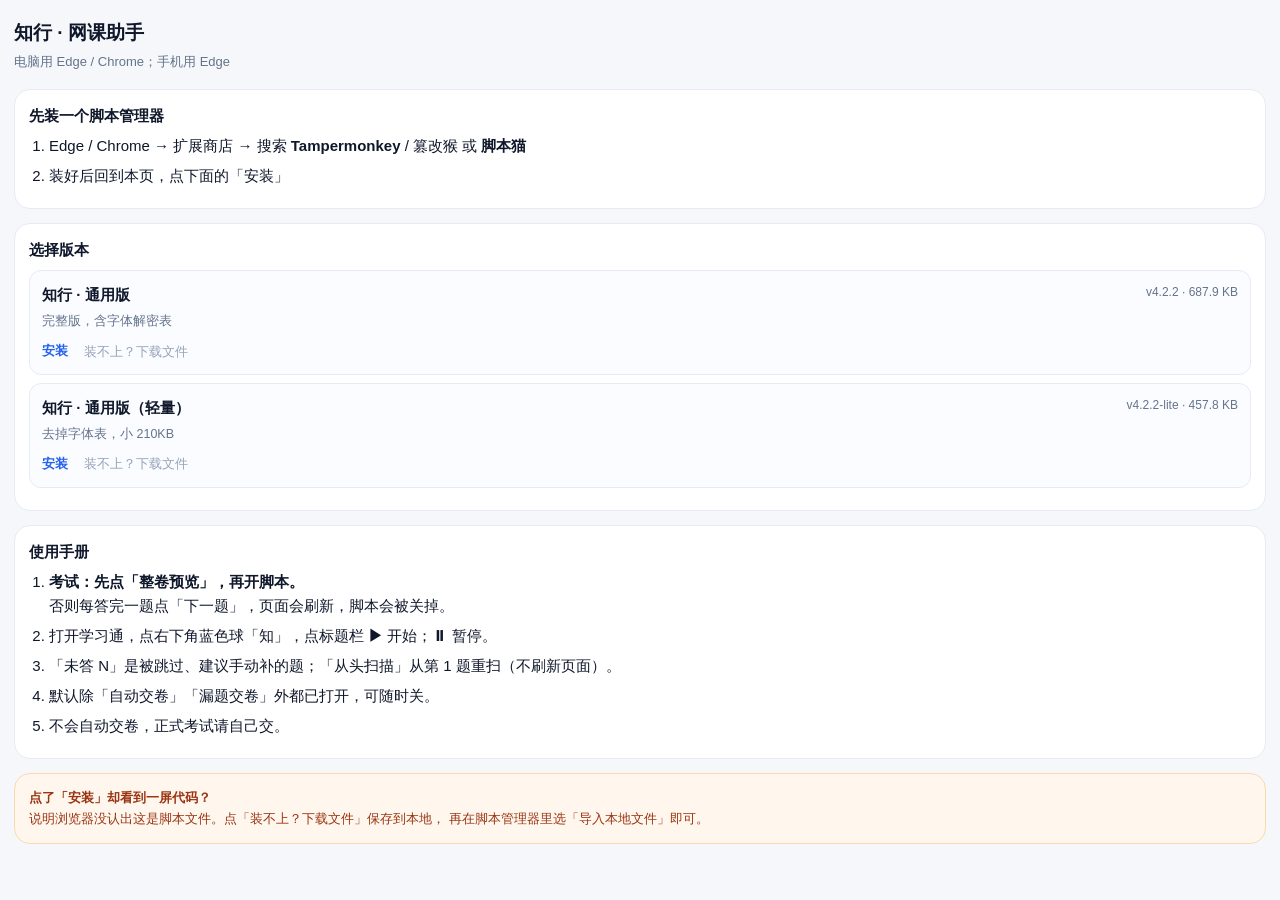
==== index.html @ 1068a7b1 "发布 v4.2.2：修复接口降级、核对解析与题干转义" ====
<!doctype html>
<html lang="zh-CN"><head>
<meta charset="utf-8">
<meta name="viewport" content="width=device-width,initial-scale=1">
<title>知行 · 网课助手</title>
<style>
:root{color-scheme:light}
*{box-sizing:border-box}
body{margin:0;padding:18px 14px 40px;font:15px/1.6 -apple-system,BlinkMacSystemFont,"PingFang SC","Microsoft YaHei",sans-serif;background:#f5f7fb;color:#0f172a}
h1{font-size:19px;margin:0 0 4px}
.sub{color:#64748b;font-size:13px;margin:0 0 16px}
.card{background:#fff;border:1px solid #e6ebf3;border-radius:16px;padding:14px;margin-bottom:14px}
.steps{padding-left:20px;margin:0}
.steps li{margin:6px 0}
.item{display:block;padding:12px;border:1px solid #e6ebf3;border-radius:12px;margin:8px 0;background:#fbfcff}
.name{font-weight:600;font-size:15px}
.meta{float:right;color:#64748b;font-size:12px}
.desc{display:block;color:#64748b;font-size:12.5px;margin-top:4px}
.links{display:flex;flex-wrap:wrap;gap:8px 16px;margin-top:10px;align-items:center}
.go{color:#2563eb;font-size:13px;font-weight:600;text-decoration:none}
.go.alt{color:#94a3b8;font-weight:400;font-size:12.5px}
.warn{background:#fff7ed;border-color:#fed7aa;color:#9a3412;font-size:13px}
</style></head>
<body>
<h1>知行 · 网课助手</h1>
<p class="sub">电脑用 Edge / Chrome；手机用 Edge</p>

<div class="card">
  <b>先装一个脚本管理器</b>
  <ol class="steps">
    <li>Edge / Chrome → 扩展商店 → 搜索 <b>Tampermonkey</b> / 篡改猴 或 <b>脚本猫</b></li>
    <li>装好后回到本页，点下面的「安装」</li>
  </ol>
</div>

<div class="card">
  <b>选择版本</b>
  <div class="item"><span class="name">知行 · 通用版</span><span class="meta">v4.2.2 · 687.9 KB</span><span class="desc">完整版，含字体解密表</span><span class="links"><a class="go" href="./zhixing.user.js">安装</a><a class="go alt" href="./zhixing.user.js" download>装不上？下载文件</a></span></div>
<div class="item"><span class="name">知行 · 通用版（轻量）</span><span class="meta">v4.2.2-lite · 457.8 KB</span><span class="desc">去掉字体表，小 210KB</span><span class="links"><a class="go" href="./zhixing-lite.user.js">安装</a><a class="go alt" href="./zhixing-lite.user.js" download>装不上？下载文件</a></span></div>
</div>

<div class="card">
  <b>使用手册</b>
  <ol class="steps">
    <li><b>考试：先点「整卷预览」，再开脚本。</b><br>
      否则每答完一题点「下一题」，页面会刷新，脚本会被关掉。</li>
    <li>打开学习通，点右下角蓝色球「知」，点标题栏 <b>▶</b> 开始；<b>⏸</b> 暂停。</li>
    <li>「未答 N」是被跳过、建议手动补的题；「从头扫描」从第 1 题重扫（不刷新页面）。</li>
    <li>默认除「自动交卷」「漏题交卷」外都已打开，可随时关。</li>
    <li>不会自动交卷，正式考试请自己交。</li>
  </ol>
</div>

<div class="card warn">
  <b>点了「安装」却看到一屏代码？</b><br>
  说明浏览器没认出这是脚本文件。点「装不上？下载文件」保存到本地，
  再在脚本管理器里选「导入本地文件」即可。
</div>
</body></html>
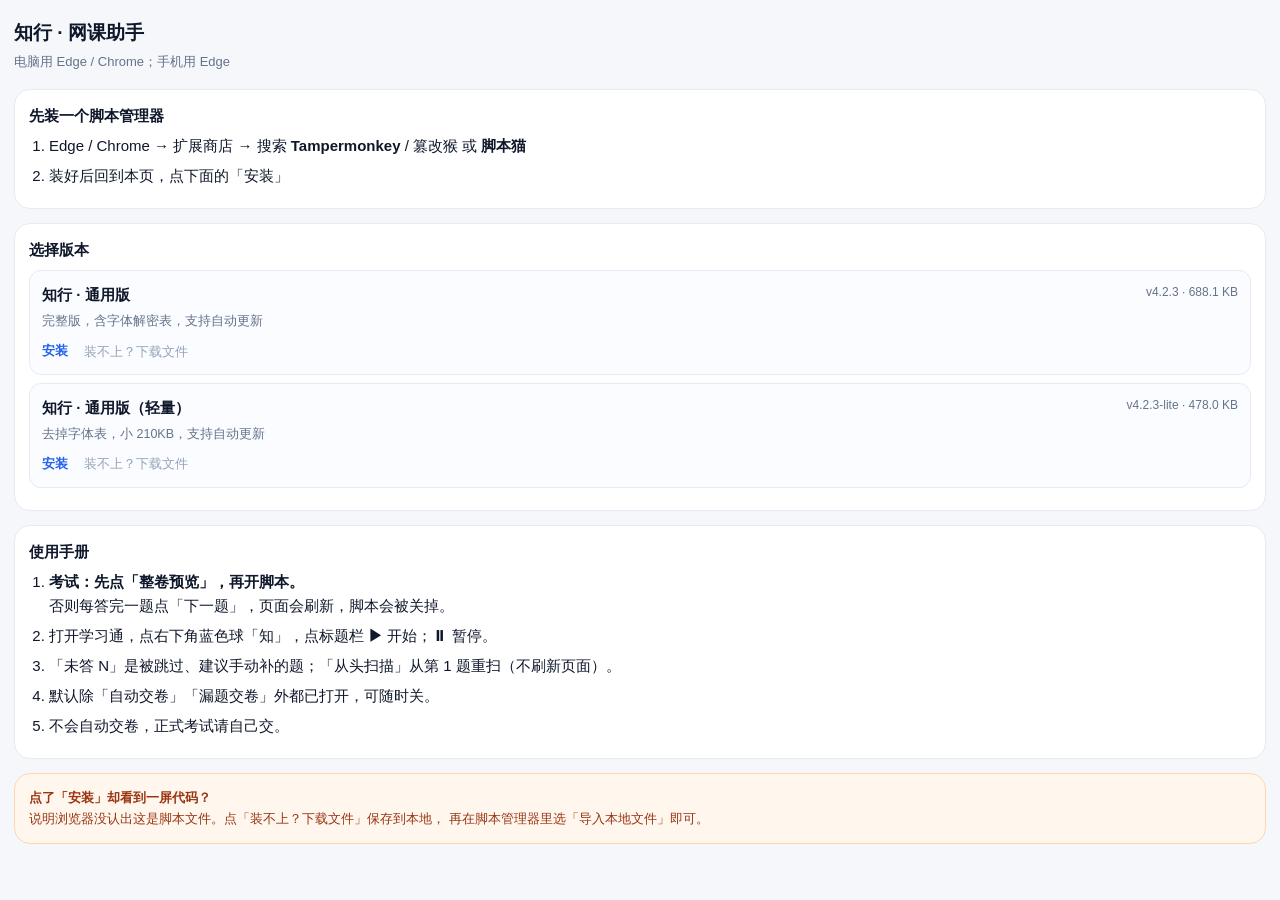
==== commit 2754fe7b: "发布 v4.2.3：加上自动更新链接" ====
--- a/index.html
+++ b/index.html
@@ -35,8 +35,8 @@
 
 <div class="card">
   <b>选择版本</b>
-  <div class="item"><span class="name">知行 · 通用版</span><span class="meta">v4.2.2 · 687.9 KB</span><span class="desc">完整版，含字体解密表</span><span class="links"><a class="go" href="./zhixing.user.js">安装</a><a class="go alt" href="./zhixing.user.js" download>装不上？下载文件</a></span></div>
-<div class="item"><span class="name">知行 · 通用版（轻量）</span><span class="meta">v4.2.2-lite · 457.8 KB</span><span class="desc">去掉字体表，小 210KB</span><span class="links"><a class="go" href="./zhixing-lite.user.js">安装</a><a class="go alt" href="./zhixing-lite.user.js" download>装不上？下载文件</a></span></div>
+  <div class="item"><span class="name">知行 · 通用版</span><span class="meta">v4.2.3 · 688.1 KB</span><span class="desc">完整版，含字体解密表，支持自动更新</span><span class="links"><a class="go" href="./zhixing.user.js">安装</a><a class="go alt" href="./zhixing.user.js" download>装不上？下载文件</a></span></div>
+<div class="item"><span class="name">知行 · 通用版（轻量）</span><span class="meta">v4.2.3-lite · 478.0 KB</span><span class="desc">去掉字体表，小 210KB，支持自动更新</span><span class="links"><a class="go" href="./zhixing-lite.user.js">安装</a><a class="go alt" href="./zhixing-lite.user.js" download>装不上？下载文件</a></span></div>
 </div>
 
 <div class="card">
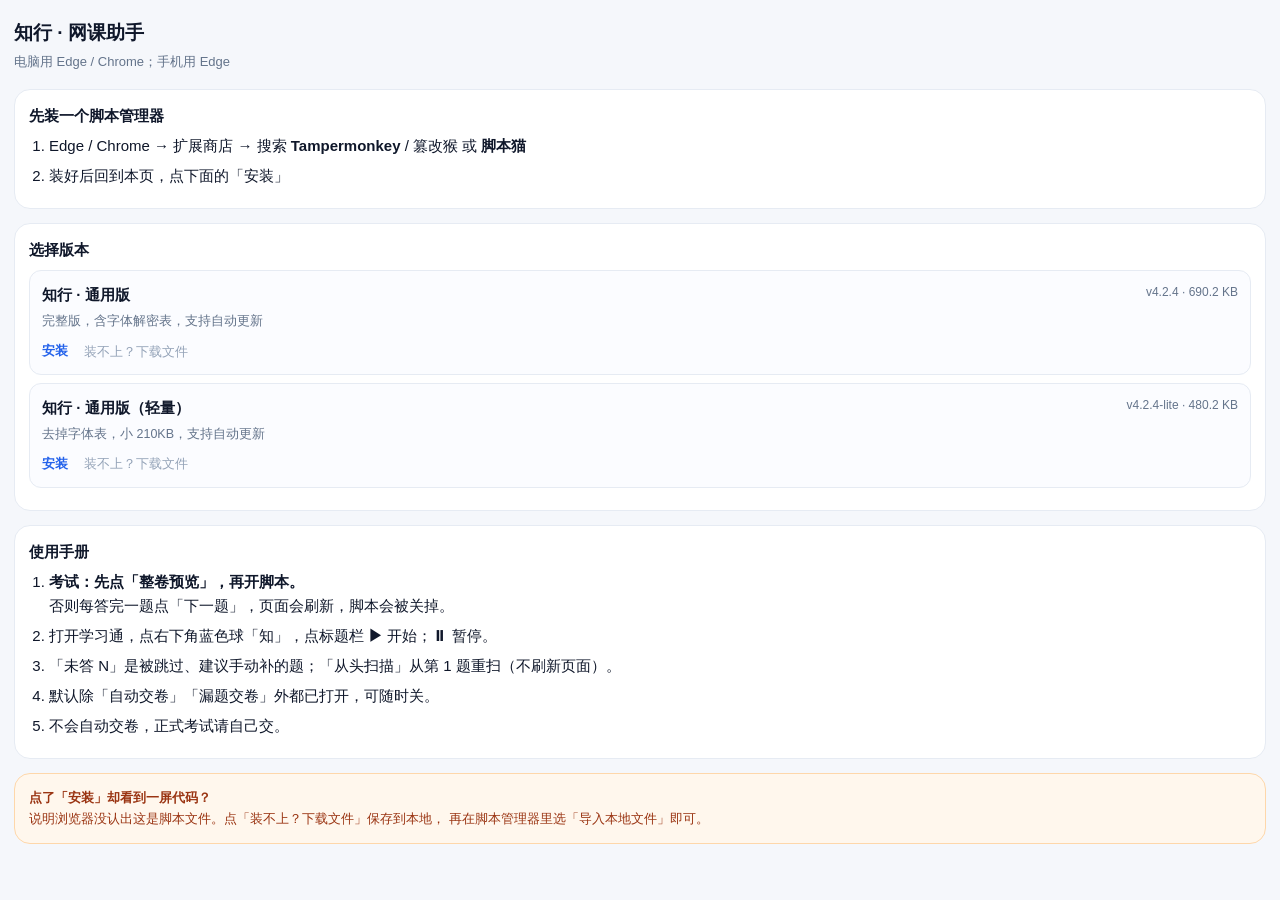
==== commit 278cc1da: "发布 v4.2.4：公式提取增强，侧栏去掉版本号" ====
--- a/index.html
+++ b/index.html
@@ -35,8 +35,8 @@
 
 <div class="card">
   <b>选择版本</b>
-  <div class="item"><span class="name">知行 · 通用版</span><span class="meta">v4.2.3 · 688.1 KB</span><span class="desc">完整版，含字体解密表，支持自动更新</span><span class="links"><a class="go" href="./zhixing.user.js">安装</a><a class="go alt" href="./zhixing.user.js" download>装不上？下载文件</a></span></div>
-<div class="item"><span class="name">知行 · 通用版（轻量）</span><span class="meta">v4.2.3-lite · 478.0 KB</span><span class="desc">去掉字体表，小 210KB，支持自动更新</span><span class="links"><a class="go" href="./zhixing-lite.user.js">安装</a><a class="go alt" href="./zhixing-lite.user.js" download>装不上？下载文件</a></span></div>
+  <div class="item"><span class="name">知行 · 通用版</span><span class="meta">v4.2.4 · 690.2 KB</span><span class="desc">完整版，含字体解密表，支持自动更新</span><span class="links"><a class="go" href="./zhixing.user.js">安装</a><a class="go alt" href="./zhixing.user.js" download>装不上？下载文件</a></span></div>
+<div class="item"><span class="name">知行 · 通用版（轻量）</span><span class="meta">v4.2.4-lite · 480.2 KB</span><span class="desc">去掉字体表，小 210KB，支持自动更新</span><span class="links"><a class="go" href="./zhixing-lite.user.js">安装</a><a class="go alt" href="./zhixing-lite.user.js" download>装不上？下载文件</a></span></div>
 </div>
 
 <div class="card">
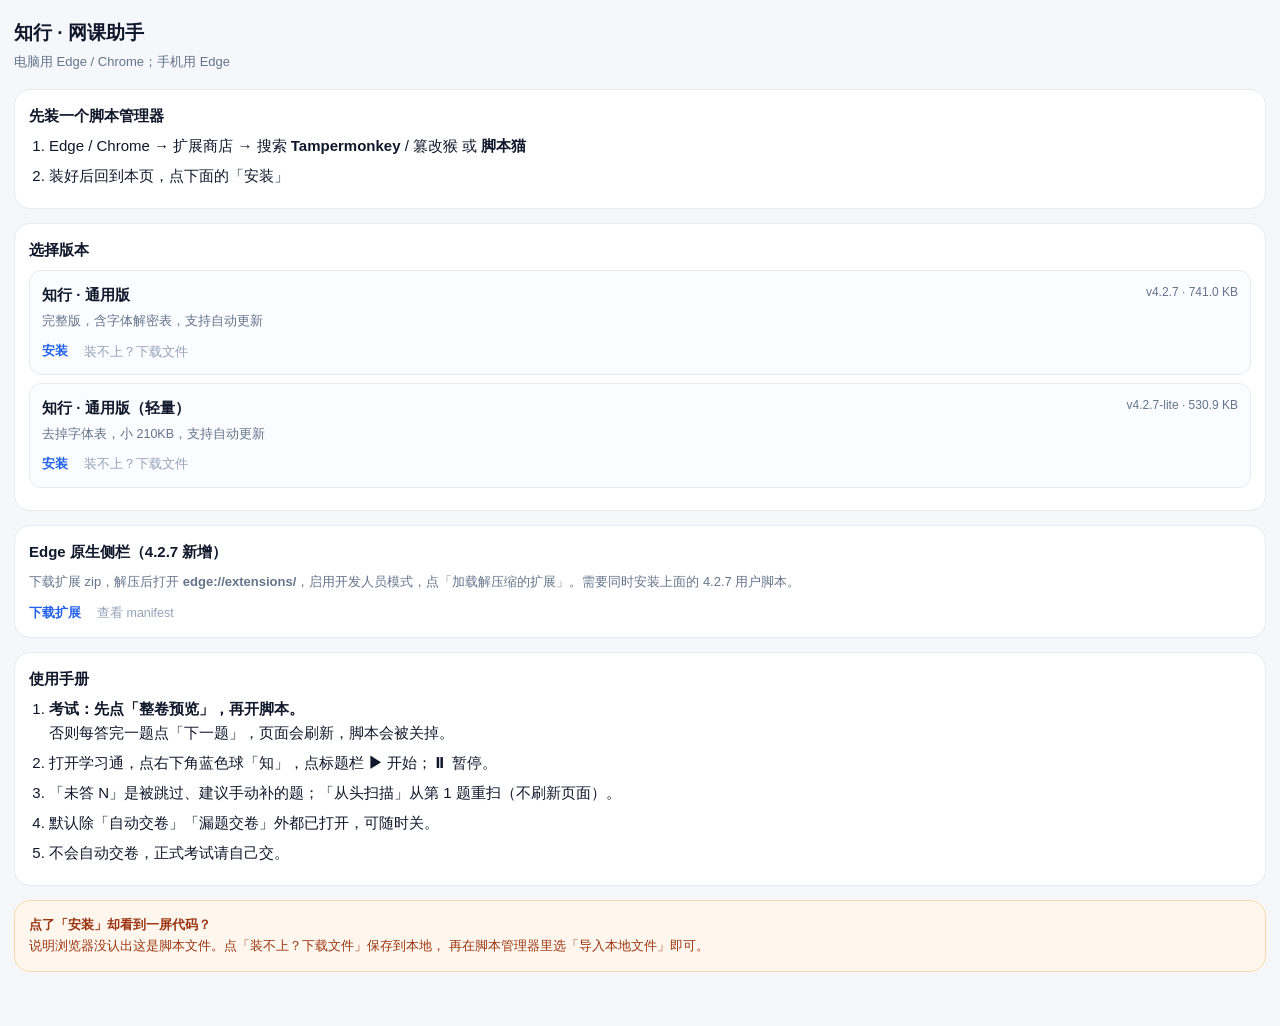
==== commit 3c97a1dc: "发布 v4.2.7：原生侧栏扩展与用户脚本桥接" ====
--- a/index.html
+++ b/index.html
@@ -1,59 +1,65 @@
-<!doctype html>
-<html lang="zh-CN"><head>
-<meta charset="utf-8">
-<meta name="viewport" content="width=device-width,initial-scale=1">
-<title>知行 · 网课助手</title>
-<style>
-:root{color-scheme:light}
-*{box-sizing:border-box}
-body{margin:0;padding:18px 14px 40px;font:15px/1.6 -apple-system,BlinkMacSystemFont,"PingFang SC","Microsoft YaHei",sans-serif;background:#f5f7fb;color:#0f172a}
-h1{font-size:19px;margin:0 0 4px}
-.sub{color:#64748b;font-size:13px;margin:0 0 16px}
-.card{background:#fff;border:1px solid #e6ebf3;border-radius:16px;padding:14px;margin-bottom:14px}
-.steps{padding-left:20px;margin:0}
-.steps li{margin:6px 0}
-.item{display:block;padding:12px;border:1px solid #e6ebf3;border-radius:12px;margin:8px 0;background:#fbfcff}
-.name{font-weight:600;font-size:15px}
-.meta{float:right;color:#64748b;font-size:12px}
-.desc{display:block;color:#64748b;font-size:12.5px;margin-top:4px}
-.links{display:flex;flex-wrap:wrap;gap:8px 16px;margin-top:10px;align-items:center}
-.go{color:#2563eb;font-size:13px;font-weight:600;text-decoration:none}
-.go.alt{color:#94a3b8;font-weight:400;font-size:12.5px}
-.warn{background:#fff7ed;border-color:#fed7aa;color:#9a3412;font-size:13px}
-</style></head>
-<body>
-<h1>知行 · 网课助手</h1>
-<p class="sub">电脑用 Edge / Chrome；手机用 Edge</p>
-
-<div class="card">
-  <b>先装一个脚本管理器</b>
-  <ol class="steps">
-    <li>Edge / Chrome → 扩展商店 → 搜索 <b>Tampermonkey</b> / 篡改猴 或 <b>脚本猫</b></li>
-    <li>装好后回到本页，点下面的「安装」</li>
-  </ol>
-</div>
-
-<div class="card">
-  <b>选择版本</b>
-  <div class="item"><span class="name">知行 · 通用版</span><span class="meta">v4.2.4 · 690.2 KB</span><span class="desc">完整版，含字体解密表，支持自动更新</span><span class="links"><a class="go" href="./zhixing.user.js">安装</a><a class="go alt" href="./zhixing.user.js" download>装不上？下载文件</a></span></div>
-<div class="item"><span class="name">知行 · 通用版（轻量）</span><span class="meta">v4.2.4-lite · 480.2 KB</span><span class="desc">去掉字体表，小 210KB，支持自动更新</span><span class="links"><a class="go" href="./zhixing-lite.user.js">安装</a><a class="go alt" href="./zhixing-lite.user.js" download>装不上？下载文件</a></span></div>
-</div>
-
-<div class="card">
-  <b>使用手册</b>
-  <ol class="steps">
-    <li><b>考试：先点「整卷预览」，再开脚本。</b><br>
-      否则每答完一题点「下一题」，页面会刷新，脚本会被关掉。</li>
-    <li>打开学习通，点右下角蓝色球「知」，点标题栏 <b>▶</b> 开始；<b>⏸</b> 暂停。</li>
-    <li>「未答 N」是被跳过、建议手动补的题；「从头扫描」从第 1 题重扫（不刷新页面）。</li>
-    <li>默认除「自动交卷」「漏题交卷」外都已打开，可随时关。</li>
-    <li>不会自动交卷，正式考试请自己交。</li>
-  </ol>
-</div>
-
-<div class="card warn">
-  <b>点了「安装」却看到一屏代码？</b><br>
-  说明浏览器没认出这是脚本文件。点「装不上？下载文件」保存到本地，
-  再在脚本管理器里选「导入本地文件」即可。
-</div>
-</body></html>
+<!doctype html>
+<html lang="zh-CN"><head>
+<meta charset="utf-8">
+<meta name="viewport" content="width=device-width,initial-scale=1">
+<title>知行 · 网课助手</title>
+<style>
+:root{color-scheme:light}
+*{box-sizing:border-box}
+body{margin:0;padding:18px 14px 40px;font:15px/1.6 -apple-system,BlinkMacSystemFont,"PingFang SC","Microsoft YaHei",sans-serif;background:#f5f7fb;color:#0f172a}
+h1{font-size:19px;margin:0 0 4px}
+.sub{color:#64748b;font-size:13px;margin:0 0 16px}
+.card{background:#fff;border:1px solid #e6ebf3;border-radius:16px;padding:14px;margin-bottom:14px}
+.steps{padding-left:20px;margin:0}
+.steps li{margin:6px 0}
+.item{display:block;padding:12px;border:1px solid #e6ebf3;border-radius:12px;margin:8px 0;background:#fbfcff}
+.name{font-weight:600;font-size:15px}
+.meta{float:right;color:#64748b;font-size:12px}
+.desc{display:block;color:#64748b;font-size:12.5px;margin-top:4px}
+.links{display:flex;flex-wrap:wrap;gap:8px 16px;margin-top:10px;align-items:center}
+.go{color:#2563eb;font-size:13px;font-weight:600;text-decoration:none}
+.go.alt{color:#94a3b8;font-weight:400;font-size:12.5px}
+.warn{background:#fff7ed;border-color:#fed7aa;color:#9a3412;font-size:13px}
+</style></head>
+<body>
+<h1>知行 · 网课助手</h1>
+<p class="sub">电脑用 Edge / Chrome；手机用 Edge</p>
+
+<div class="card">
+  <b>先装一个脚本管理器</b>
+  <ol class="steps">
+    <li>Edge / Chrome → 扩展商店 → 搜索 <b>Tampermonkey</b> / 篡改猴 或 <b>脚本猫</b></li>
+    <li>装好后回到本页，点下面的「安装」</li>
+  </ol>
+</div>
+
+<div class="card">
+  <b>选择版本</b>
+  <div class="item"><span class="name">知行 · 通用版</span><span class="meta">v4.2.7 · 741.0 KB</span><span class="desc">完整版，含字体解密表，支持自动更新</span><span class="links"><a class="go" href="./zhixing.user.js">安装</a><a class="go alt" href="./zhixing.user.js" download>装不上？下载文件</a></span></div>
+<div class="item"><span class="name">知行 · 通用版（轻量）</span><span class="meta">v4.2.7-lite · 530.9 KB</span><span class="desc">去掉字体表，小 210KB，支持自动更新</span><span class="links"><a class="go" href="./zhixing-lite.user.js">安装</a><a class="go alt" href="./zhixing-lite.user.js" download>装不上？下载文件</a></span></div>
+</div>
+
+<div class="card">
+  <b>Edge 原生侧栏（4.2.7 新增）</b>
+  <p class="sub" style="margin:8px 0 0">下载扩展 zip，解压后打开 <b>edge://extensions/</b>，启用开发人员模式，点「加载解压缩的扩展」。需要同时安装上面的 4.2.7 用户脚本。</p>
+  <div class="links"><a class="go" href="./zhixing-sidepanel-1.0.0.zip">下载扩展</a><a class="go alt" href="./扩展-1.0.0/manifest.json">查看 manifest</a></div>
+</div>
+
+<div class="card">
+  <b>使用手册</b>
+  <ol class="steps">
+    <li><b>考试：先点「整卷预览」，再开脚本。</b><br>
+      否则每答完一题点「下一题」，页面会刷新，脚本会被关掉。</li>
+    <li>打开学习通，点右下角蓝色球「知」，点标题栏 <b>▶</b> 开始；<b>⏸</b> 暂停。</li>
+    <li>「未答 N」是被跳过、建议手动补的题；「从头扫描」从第 1 题重扫（不刷新页面）。</li>
+    <li>默认除「自动交卷」「漏题交卷」外都已打开，可随时关。</li>
+    <li>不会自动交卷，正式考试请自己交。</li>
+  </ol>
+</div>
+
+<div class="card warn">
+  <b>点了「安装」却看到一屏代码？</b><br>
+  说明浏览器没认出这是脚本文件。点「装不上？下载文件」保存到本地，
+  再在脚本管理器里选「导入本地文件」即可。
+</div>
+</body></html>
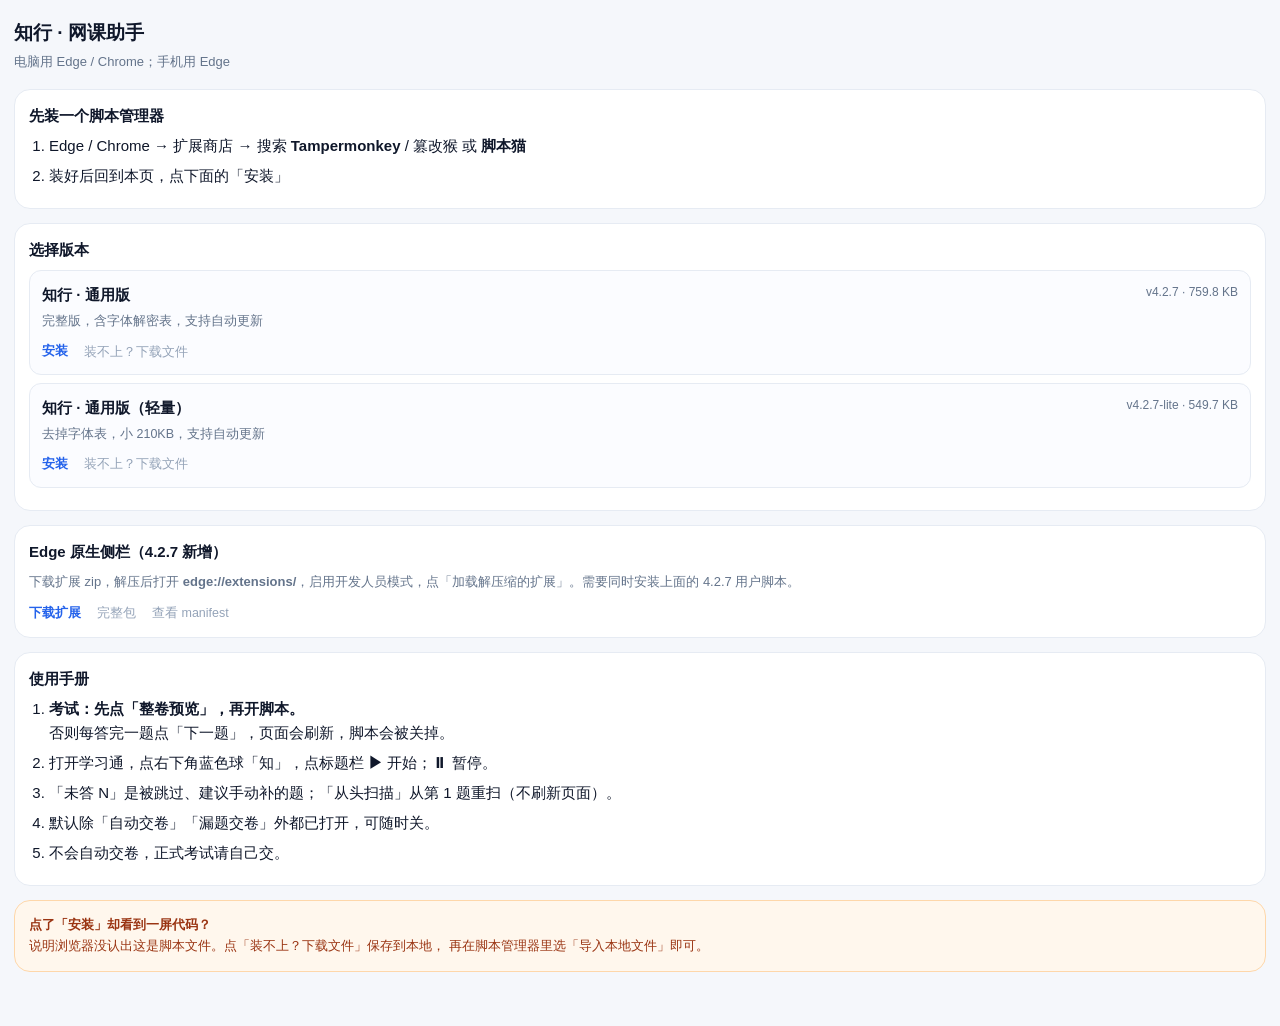
==== commit cc46d4b0: "发布 v4.2.7：无人值守跳题、跨页日志、自动暂停与图片兼容" ====
--- a/index.html
+++ b/index.html
@@ -35,14 +35,14 @@
 
 <div class="card">
   <b>选择版本</b>
-  <div class="item"><span class="name">知行 · 通用版</span><span class="meta">v4.2.7 · 741.0 KB</span><span class="desc">完整版，含字体解密表，支持自动更新</span><span class="links"><a class="go" href="./zhixing.user.js">安装</a><a class="go alt" href="./zhixing.user.js" download>装不上？下载文件</a></span></div>
-<div class="item"><span class="name">知行 · 通用版（轻量）</span><span class="meta">v4.2.7-lite · 530.9 KB</span><span class="desc">去掉字体表，小 210KB，支持自动更新</span><span class="links"><a class="go" href="./zhixing-lite.user.js">安装</a><a class="go alt" href="./zhixing-lite.user.js" download>装不上？下载文件</a></span></div>
+  <div class="item"><span class="name">知行 · 通用版</span><span class="meta">v4.2.7 · 759.8 KB</span><span class="desc">完整版，含字体解密表，支持自动更新</span><span class="links"><a class="go" href="./zhixing.user.js">安装</a><a class="go alt" href="./zhixing.user.js" download>装不上？下载文件</a></span></div>
+<div class="item"><span class="name">知行 · 通用版（轻量）</span><span class="meta">v4.2.7-lite · 549.7 KB</span><span class="desc">去掉字体表，小 210KB，支持自动更新</span><span class="links"><a class="go" href="./zhixing-lite.user.js">安装</a><a class="go alt" href="./zhixing-lite.user.js" download>装不上？下载文件</a></span></div>
 </div>
 
 <div class="card">
   <b>Edge 原生侧栏（4.2.7 新增）</b>
   <p class="sub" style="margin:8px 0 0">下载扩展 zip，解压后打开 <b>edge://extensions/</b>，启用开发人员模式，点「加载解压缩的扩展」。需要同时安装上面的 4.2.7 用户脚本。</p>
-  <div class="links"><a class="go" href="./zhixing-sidepanel-1.0.0.zip">下载扩展</a><a class="go alt" href="./扩展-1.0.0/manifest.json">查看 manifest</a></div>
+  <div class="links"><a class="go" href="./zhixing-sidepanel-1.0.1.zip">下载扩展</a><a class="go alt" href="./zhixing-4.2.7-DeepSeek修正版-1.0.1.zip">完整包</a><a class="go alt" href="./扩展-1.0.1/manifest.json">查看 manifest</a></div>
 </div>
 
 <div class="card">
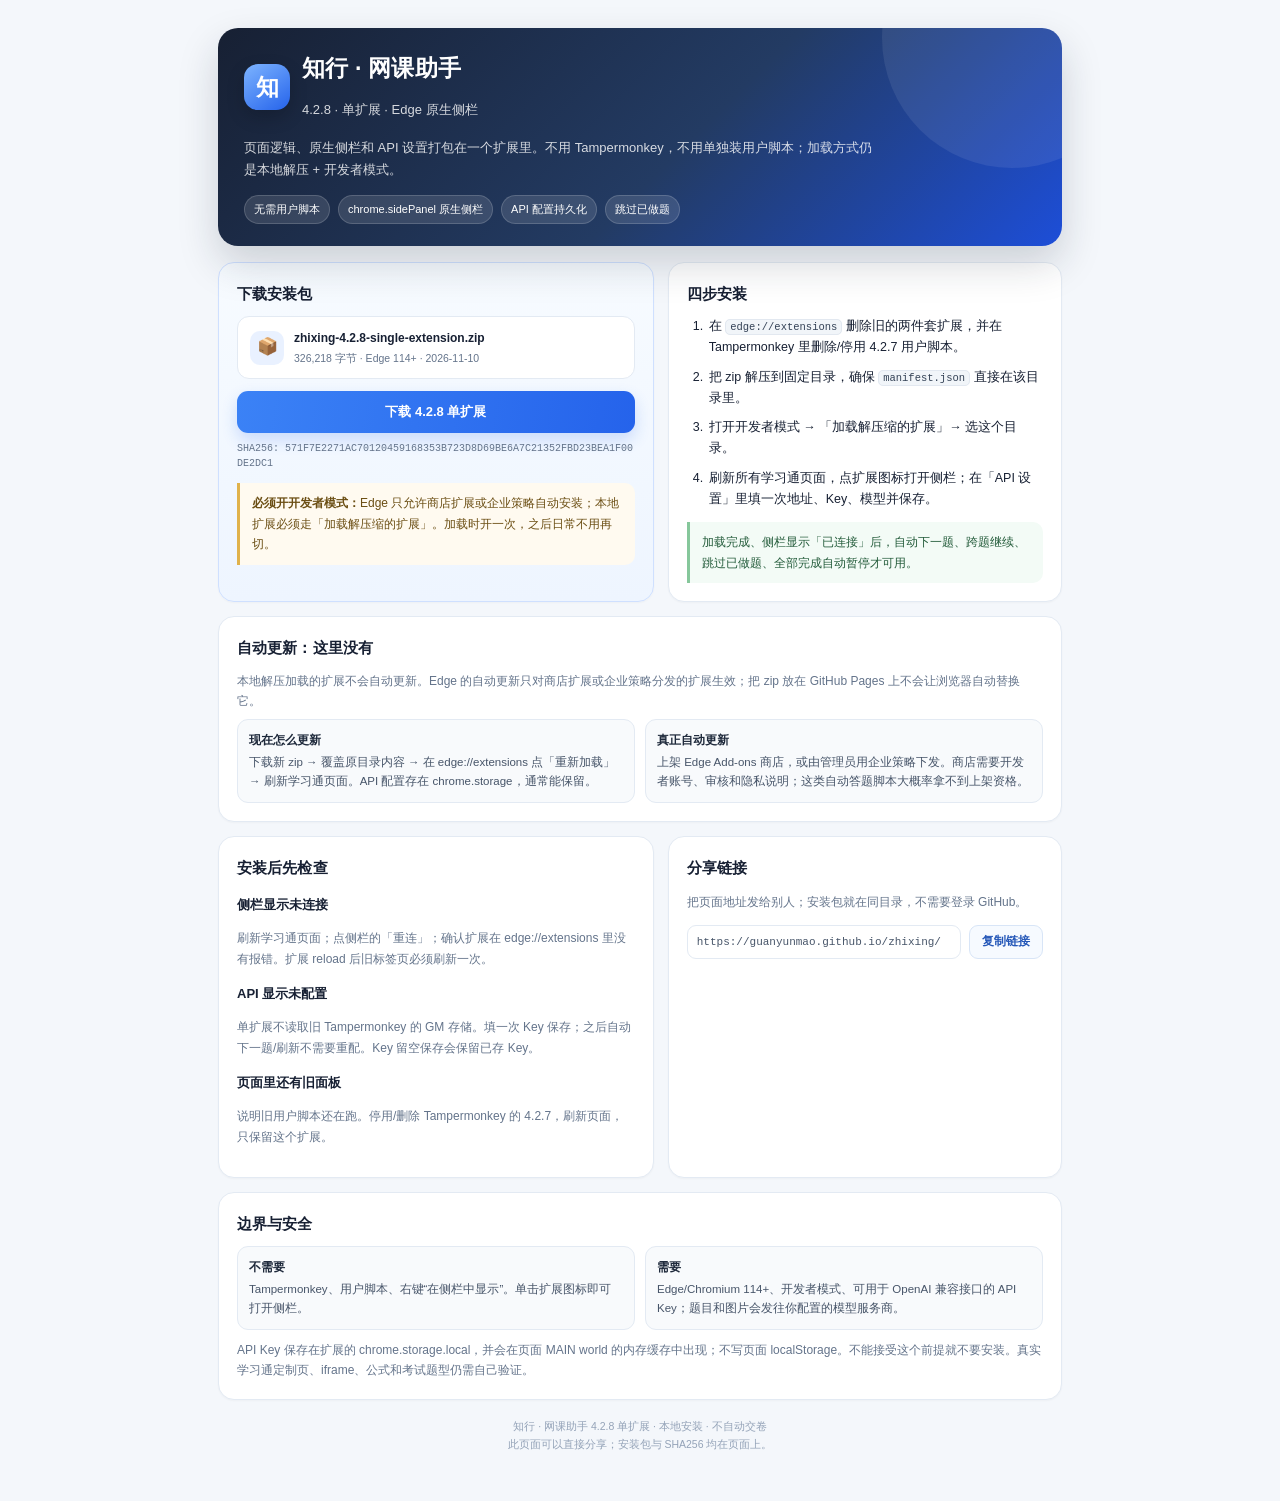
==== commit 7d244c47: "发布 v4.2.8：单扩展安装页、下载包与安装说明 本地解压加载不自动更新；自动更新仅商店/企业策略。" ====
--- a/index.html
+++ b/index.html
@@ -1,65 +1,152 @@
-<!doctype html>
-<html lang="zh-CN"><head>
-<meta charset="utf-8">
-<meta name="viewport" content="width=device-width,initial-scale=1">
-<title>知行 · 网课助手</title>
-<style>
-:root{color-scheme:light}
-*{box-sizing:border-box}
-body{margin:0;padding:18px 14px 40px;font:15px/1.6 -apple-system,BlinkMacSystemFont,"PingFang SC","Microsoft YaHei",sans-serif;background:#f5f7fb;color:#0f172a}
-h1{font-size:19px;margin:0 0 4px}
-.sub{color:#64748b;font-size:13px;margin:0 0 16px}
-.card{background:#fff;border:1px solid #e6ebf3;border-radius:16px;padding:14px;margin-bottom:14px}
-.steps{padding-left:20px;margin:0}
-.steps li{margin:6px 0}
-.item{display:block;padding:12px;border:1px solid #e6ebf3;border-radius:12px;margin:8px 0;background:#fbfcff}
-.name{font-weight:600;font-size:15px}
-.meta{float:right;color:#64748b;font-size:12px}
-.desc{display:block;color:#64748b;font-size:12.5px;margin-top:4px}
-.links{display:flex;flex-wrap:wrap;gap:8px 16px;margin-top:10px;align-items:center}
-.go{color:#2563eb;font-size:13px;font-weight:600;text-decoration:none}
-.go.alt{color:#94a3b8;font-weight:400;font-size:12.5px}
-.warn{background:#fff7ed;border-color:#fed7aa;color:#9a3412;font-size:13px}
-</style></head>
-<body>
-<h1>知行 · 网课助手</h1>
-<p class="sub">电脑用 Edge / Chrome；手机用 Edge</p>
-
-<div class="card">
-  <b>先装一个脚本管理器</b>
-  <ol class="steps">
-    <li>Edge / Chrome → 扩展商店 → 搜索 <b>Tampermonkey</b> / 篡改猴 或 <b>脚本猫</b></li>
-    <li>装好后回到本页，点下面的「安装」</li>
-  </ol>
-</div>
-
-<div class="card">
-  <b>选择版本</b>
-  <div class="item"><span class="name">知行 · 通用版</span><span class="meta">v4.2.7 · 759.8 KB</span><span class="desc">完整版，含字体解密表，支持自动更新</span><span class="links"><a class="go" href="./zhixing.user.js">安装</a><a class="go alt" href="./zhixing.user.js" download>装不上？下载文件</a></span></div>
-<div class="item"><span class="name">知行 · 通用版（轻量）</span><span class="meta">v4.2.7-lite · 549.7 KB</span><span class="desc">去掉字体表，小 210KB，支持自动更新</span><span class="links"><a class="go" href="./zhixing-lite.user.js">安装</a><a class="go alt" href="./zhixing-lite.user.js" download>装不上？下载文件</a></span></div>
-</div>
-
-<div class="card">
-  <b>Edge 原生侧栏（4.2.7 新增）</b>
-  <p class="sub" style="margin:8px 0 0">下载扩展 zip，解压后打开 <b>edge://extensions/</b>，启用开发人员模式，点「加载解压缩的扩展」。需要同时安装上面的 4.2.7 用户脚本。</p>
-  <div class="links"><a class="go" href="./zhixing-sidepanel-1.0.1.zip">下载扩展</a><a class="go alt" href="./zhixing-4.2.7-DeepSeek修正版-1.0.1.zip">完整包</a><a class="go alt" href="./扩展-1.0.1/manifest.json">查看 manifest</a></div>
-</div>
-
-<div class="card">
-  <b>使用手册</b>
-  <ol class="steps">
-    <li><b>考试：先点「整卷预览」，再开脚本。</b><br>
-      否则每答完一题点「下一题」，页面会刷新，脚本会被关掉。</li>
-    <li>打开学习通，点右下角蓝色球「知」，点标题栏 <b>▶</b> 开始；<b>⏸</b> 暂停。</li>
-    <li>「未答 N」是被跳过、建议手动补的题；「从头扫描」从第 1 题重扫（不刷新页面）。</li>
-    <li>默认除「自动交卷」「漏题交卷」外都已打开，可随时关。</li>
-    <li>不会自动交卷，正式考试请自己交。</li>
-  </ol>
-</div>
-
-<div class="card warn">
-  <b>点了「安装」却看到一屏代码？</b><br>
-  说明浏览器没认出这是脚本文件。点「装不上？下载文件」保存到本地，
-  再在脚本管理器里选「导入本地文件」即可。
-</div>
-</body></html>
+<!doctype html>
+<html lang="zh-CN">
+<head>
+<meta charset="utf-8">
+<meta name="viewport" content="width=device-width,initial-scale=1">
+<title>知行 · 网课助手 4.2.8 安装</title>
+<style>
+  :root{--ink:#172033;--muted:#64748b;--line:#e3eaf3;--blue:#2563eb;--blue2:#3b82f6;--bg:#f4f7fb;--card:#fff;--green:#15803d;--amber:#a16207}
+  *{box-sizing:border-box}
+  html,body{margin:0;background:var(--bg);color:var(--ink);font:14px/1.7 -apple-system,BlinkMacSystemFont,"Segoe UI","PingFang SC","Microsoft YaHei",sans-serif}
+  a{color:var(--blue);text-decoration:none}
+  a:hover{text-decoration:underline}
+  .wrap{max-width:880px;margin:0 auto;padding:28px 18px 48px}
+  .hero{background:linear-gradient(135deg,#172033,#233b63 55%,#1d4ed8);color:#fff;border-radius:20px;padding:26px 26px 22px;box-shadow:0 18px 40px rgba(23,32,51,.18);position:relative;overflow:hidden}
+  .hero:after{content:"";position:absolute;width:260px;height:260px;border-radius:50%;right:-80px;top:-120px;background:rgba(255,255,255,.08)}
+  .hero .brand{display:flex;align-items:center;gap:12px;position:relative;z-index:1}
+  .logo{width:46px;height:46px;border-radius:14px;background:linear-gradient(145deg,#7db4ff,#2563eb);display:grid;place-items:center;font-weight:800;font-size:23px;box-shadow:0 7px 18px rgba(0,0,0,.18)}
+  h1{font-size:23px;line-height:1.25;margin:0;letter-spacing:.2px}
+  .sub{color:rgba(255,255,255,.72);font-size:12px;margin:3px 0 0}
+  .hero p{margin:16px 0 0;color:rgba(255,255,255,.82);font-size:13px;max-width:640px;position:relative;z-index:1}
+  .badges{display:flex;gap:8px;flex-wrap:wrap;margin-top:14px;position:relative;z-index:1}
+  .badge{font-size:11px;padding:4px 9px;border-radius:999px;background:rgba(255,255,255,.12);border:1px solid rgba(255,255,255,.16)}
+  .grid{display:grid;grid-template-columns:1.05fr .95fr;gap:14px;margin-top:16px}
+  .card{background:var(--card);border:1px solid var(--line);border-radius:16px;padding:18px;box-shadow:0 1px 2px rgba(15,23,42,.03)}
+  .card h2{font-size:15px;margin:0 0 10px;letter-spacing:.1px}
+  .card h3{font-size:13px;margin:14px 0 5px}
+  .muted{color:var(--muted);font-size:12px}
+  .download{background:linear-gradient(180deg,#f7fbff,#eef5ff);border-color:#cfe0ff}
+  .file{display:flex;align-items:center;gap:10px;background:#fff;border:1px solid var(--line);border-radius:12px;padding:11px 12px;margin:10px 0}
+  .file .ico{width:34px;height:34px;border-radius:10px;background:#e9f1ff;display:grid;place-items:center;font-size:17px;flex:0 0 34px}
+  .file .name{font-size:12px;font-weight:650;word-break:break-all}
+  .file .meta{font-size:10.5px;color:var(--muted);margin-top:1px}
+  .btn{display:inline-flex;align-items:center;justify-content:center;width:100%;min-height:42px;border-radius:11px;background:linear-gradient(100deg,var(--blue2),var(--blue));color:#fff!important;font-weight:700;font-size:13px;text-decoration:none!important;box-shadow:0 7px 16px rgba(37,99,235,.2);margin-top:2px}
+  .btn:hover{filter:brightness(1.05)}
+  .sha{font:10px/1.5 "Cascadia Code",Consolas,monospace;color:var(--muted);word-break:break-all;margin:8px 0 0}
+  ol.steps{margin:0;padding-left:20px;font-size:12.5px}
+  ol.steps li{margin:8px 0;padding-left:2px}
+  .kbd{font:10.5px/1.4 "Cascadia Code",Consolas,monospace;background:#f1f5f9;border:1px solid #e2e8f0;border-radius:5px;padding:1px 4px;color:#334155}
+  .note{border-left:3px solid #e0b24b;background:#fffaf0;border-radius:0 10px 10px 0;padding:10px 12px;font-size:12px;color:#6b4e13;margin-top:12px}
+  .ok{border-left-color:#86c79b;background:#f3fbf6;color:#245c3b}
+  .wide{grid-column:1/-1}
+  .two{display:grid;grid-template-columns:1fr 1fr;gap:10px}
+  .mini{background:#f8fafc;border:1px solid var(--line);border-radius:11px;padding:10px 11px;font-size:11.5px;color:#475569}
+  .mini b{display:block;color:#1e293b;margin-bottom:2px;font-size:12px}
+  .copy{display:flex;gap:8px;margin-top:9px}
+  .copy input{flex:1;min-width:0;height:34px;border:1px solid var(--line);border-radius:9px;padding:0 9px;font:11px/1.4 "Cascadia Code",Consolas,monospace;color:#475569;background:#fff}
+  .copy button{height:34px;border:1px solid #d8e5f7;background:#f6faff;color:#2457b8;border-radius:9px;padding:0 12px;font-size:11.5px;font-weight:650;cursor:pointer}
+  footer{margin-top:18px;color:#94a3b8;font-size:10.5px;text-align:center;line-height:1.7}
+  @media(max-width:680px){.grid{grid-template-columns:1fr}.wrap{padding:14px 12px 34px}.hero{padding:20px 18px}.two{grid-template-columns:1fr}}
+</style>
+</head>
+<body>
+<div class="wrap">
+  <header class="hero">
+    <div class="brand">
+      <div class="logo">知</div>
+      <div>
+        <h1>知行 · 网课助手</h1>
+        <p class="sub">4.2.8 · 单扩展 · Edge 原生侧栏</p>
+      </div>
+    </div>
+    <p>页面逻辑、原生侧栏和 API 设置打包在一个扩展里。不用 Tampermonkey，不用单独装用户脚本；加载方式仍是本地解压 + 开发者模式。</p>
+    <div class="badges">
+      <span class="badge">无需用户脚本</span>
+      <span class="badge">chrome.sidePanel 原生侧栏</span>
+      <span class="badge">API 配置持久化</span>
+      <span class="badge">跳过已做题</span>
+    </div>
+  </header>
+
+  <div class="grid">
+    <section class="card download">
+      <h2>下载安装包</h2>
+      <div class="file">
+        <div class="ico">📦</div>
+        <div>
+          <div class="name">zhixing-4.2.8-single-extension.zip</div>
+          <div class="meta">326,218 字节 · Edge 114+ · 2026-11-10</div>
+        </div>
+      </div>
+      <a class="btn" href="./zhixing-4.2.8-single-extension.zip" download>下载 4.2.8 单扩展</a>
+      <p class="sha">SHA256: 571F7E2271AC70120459168353B723D8D69BE6A7C21352FBD23BEA1F00DE2DC1</p>
+      <div class="note"><b>必须开开发者模式：</b>Edge 只允许商店扩展或企业策略自动安装；本地扩展必须走「加载解压缩的扩展」。加载时开一次，之后日常不用再切。</div>
+    </section>
+
+    <section class="card">
+      <h2>四步安装</h2>
+      <ol class="steps">
+        <li>在 <span class="kbd">edge://extensions</span> 删除旧的两件套扩展，并在 Tampermonkey 里删除/停用 4.2.7 用户脚本。</li>
+        <li>把 zip 解压到固定目录，确保 <span class="kbd">manifest.json</span> 直接在该目录里。</li>
+        <li>打开开发者模式 → 「加载解压缩的扩展」→ 选这个目录。</li>
+        <li>刷新所有学习通页面，点扩展图标打开侧栏；在「API 设置」里填一次地址、Key、模型并保存。</li>
+      </ol>
+      <div class="note ok">加载完成、侧栏显示「已连接」后，自动下一题、跨题继续、跳过已做题、全部完成自动暂停才可用。</div>
+    </section>
+
+    <section class="card wide">
+      <h2>自动更新：这里没有</h2>
+      <p class="muted" style="margin:0 0 8px">本地解压加载的扩展不会自动更新。Edge 的自动更新只对商店扩展或企业策略分发的扩展生效；把 zip 放在 GitHub Pages 上不会让浏览器自动替换它。</p>
+      <div class="two">
+        <div class="mini"><b>现在怎么更新</b>下载新 zip → 覆盖原目录内容 → 在 edge://extensions 点「重新加载」→ 刷新学习通页面。API 配置存在 chrome.storage，通常能保留。</div>
+        <div class="mini"><b>真正自动更新</b>上架 Edge Add-ons 商店，或由管理员用企业策略下发。商店需要开发者账号、审核和隐私说明；这类自动答题脚本大概率拿不到上架资格。</div>
+      </div>
+    </section>
+
+    <section class="card">
+      <h2>安装后先检查</h2>
+      <h3>侧栏显示未连接</h3>
+      <p class="muted">刷新学习通页面；点侧栏的「重连」；确认扩展在 edge://extensions 里没有报错。扩展 reload 后旧标签页必须刷新一次。</p>
+      <h3>API 显示未配置</h3>
+      <p class="muted">单扩展不读取旧 Tampermonkey 的 GM 存储。填一次 Key 保存；之后自动下一题/刷新不需要重配。Key 留空保存会保留已存 Key。</p>
+      <h3>页面里还有旧面板</h3>
+      <p class="muted">说明旧用户脚本还在跑。停用/删除 Tampermonkey 的 4.2.7，刷新页面，只保留这个扩展。</p>
+    </section>
+
+    <section class="card">
+      <h2>分享链接</h2>
+      <p class="muted">把页面地址发给别人；安装包就在同目录，不需要登录 GitHub。</p>
+      <div class="copy"><input id="shareUrl" value="https://guanyunmao.github.io/zhixing/" readonly><button id="copyBtn" type="button">复制链接</button></div>
+      <p class="muted" id="copyMsg" style="margin:8px 0 0"></p>
+    </section>
+
+    <section class="card wide">
+      <h2>边界与安全</h2>
+      <div class="two">
+        <div class="mini"><b>不需要</b>Tampermonkey、用户脚本、右键“在侧栏中显示”。单击扩展图标即可打开侧栏。</div>
+        <div class="mini"><b>需要</b>Edge/Chromium 114+、开发者模式、可用于 OpenAI 兼容接口的 API Key；题目和图片会发往你配置的模型服务商。</div>
+      </div>
+      <p class="muted" style="margin:10px 0 0">API Key 保存在扩展的 chrome.storage.local，并会在页面 MAIN world 的内存缓存中出现；不写页面 localStorage。不能接受这个前提就不要安装。真实学习通定制页、iframe、公式和考试题型仍需自己验证。</p>
+    </section>
+  </div>
+
+  <footer>知行 · 网课助手 4.2.8 单扩展 · 本地安装 · 不自动交卷<br>此页面可以直接分享；安装包与 SHA256 均在页面上。</footer>
+</div>
+<script>
+(function(){
+  var btn=document.getElementById('copyBtn'), input=document.getElementById('shareUrl'), msg=document.getElementById('copyMsg');
+  if(!btn) return;
+  btn.addEventListener('click', async function(){
+    try {
+      await navigator.clipboard.writeText(input.value);
+      msg.textContent='已复制分享链接。';
+    } catch(_) {
+      input.select();
+      try { document.execCommand('copy'); msg.textContent='已复制分享链接。'; }
+      catch(e){ msg.textContent='复制失败，请手动选中链接复制。'; }
+    }
+  });
+})();
+</script>
+</body>
+</html>
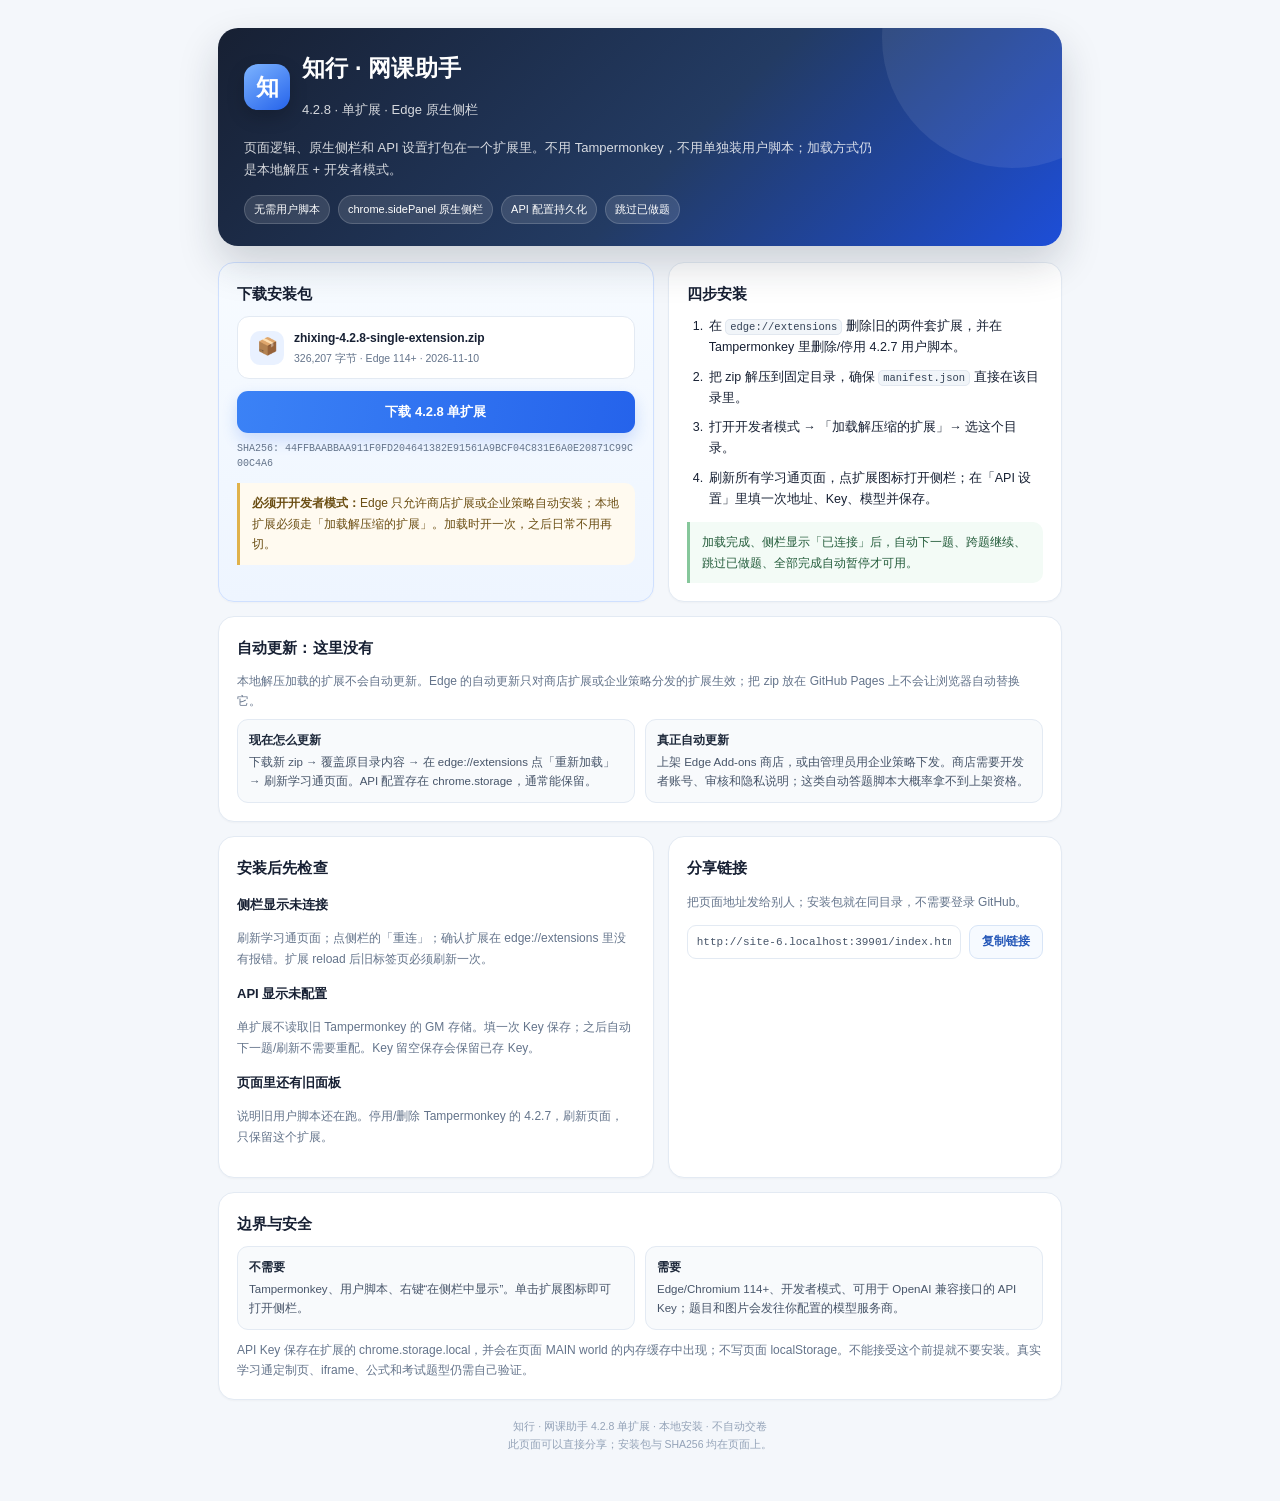
==== commit 58e21d06: "发布 v4.2.8：单扩展安装页、下载包与安装说明 本地解压加载不自动更新；自动更新仅商店/企业策略。" ====
--- a/index.html
+++ b/index.html
@@ -75,11 +75,11 @@
         <div class="ico">📦</div>
         <div>
           <div class="name">zhixing-4.2.8-single-extension.zip</div>
-          <div class="meta">326,218 字节 · Edge 114+ · 2026-11-10</div>
+          <div class="meta">326,207 字节 · Edge 114+ · 2026-11-10</div>
         </div>
       </div>
       <a class="btn" href="./zhixing-4.2.8-single-extension.zip" download>下载 4.2.8 单扩展</a>
-      <p class="sha">SHA256: 571F7E2271AC70120459168353B723D8D69BE6A7C21352FBD23BEA1F00DE2DC1</p>
+      <p class="sha">SHA256: 44FFBAABBAA911F0FD204641382E91561A9BCF04C831E6A0E20871C99C00C4A6</p>
       <div class="note"><b>必须开开发者模式：</b>Edge 只允许商店扩展或企业策略自动安装；本地扩展必须走「加载解压缩的扩展」。加载时开一次，之后日常不用再切。</div>
     </section>
 
@@ -116,7 +116,7 @@
     <section class="card">
       <h2>分享链接</h2>
       <p class="muted">把页面地址发给别人；安装包就在同目录，不需要登录 GitHub。</p>
-      <div class="copy"><input id="shareUrl" value="https://guanyunmao.github.io/zhixing/" readonly><button id="copyBtn" type="button">复制链接</button></div>
+      <div class="copy"><input id="shareUrl" value="" placeholder="页面加载后生成" readonly><button id="copyBtn" type="button">复制链接</button></div>
       <p class="muted" id="copyMsg" style="margin:8px 0 0"></p>
     </section>
 
@@ -135,7 +135,8 @@
 <script>
 (function(){
   var btn=document.getElementById('copyBtn'), input=document.getElementById('shareUrl'), msg=document.getElementById('copyMsg');
-  if(!btn) return;
+  if(!btn || !input) return;
+  input.value = location.href.split('#')[0];
   btn.addEventListener('click', async function(){
     try {
       await navigator.clipboard.writeText(input.value);
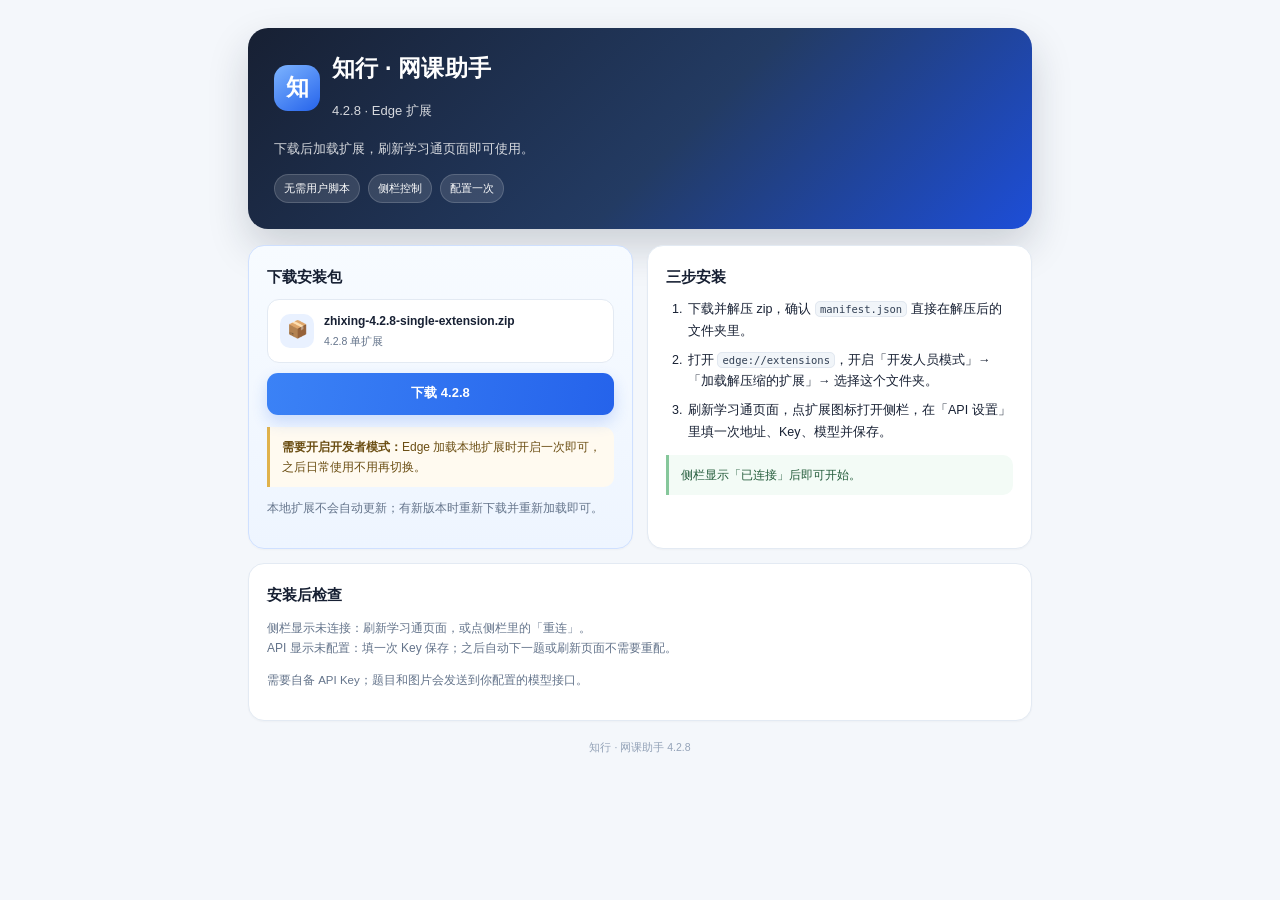
==== commit 00daa9e6: "发布 v4.2.8：单扩展安装页、下载包与安装说明 本地解压加载不自动更新；自动更新仅商店/企业策略。" ====
--- a/index.html
+++ b/index.html
@@ -5,48 +5,40 @@
 <meta name="viewport" content="width=device-width,initial-scale=1">
 <title>知行 · 网课助手 4.2.8 安装</title>
 <style>
-  :root{--ink:#172033;--muted:#64748b;--line:#e3eaf3;--blue:#2563eb;--blue2:#3b82f6;--bg:#f4f7fb;--card:#fff;--green:#15803d;--amber:#a16207}
+  :root{--ink:#172033;--muted:#64748b;--line:#e3eaf3;--blue:#2563eb;--blue2:#3b82f6;--bg:#f4f7fb;--card:#fff}
   *{box-sizing:border-box}
   html,body{margin:0;background:var(--bg);color:var(--ink);font:14px/1.7 -apple-system,BlinkMacSystemFont,"Segoe UI","PingFang SC","Microsoft YaHei",sans-serif}
   a{color:var(--blue);text-decoration:none}
   a:hover{text-decoration:underline}
-  .wrap{max-width:880px;margin:0 auto;padding:28px 18px 48px}
-  .hero{background:linear-gradient(135deg,#172033,#233b63 55%,#1d4ed8);color:#fff;border-radius:20px;padding:26px 26px 22px;box-shadow:0 18px 40px rgba(23,32,51,.18);position:relative;overflow:hidden}
-  .hero:after{content:"";position:absolute;width:260px;height:260px;border-radius:50%;right:-80px;top:-120px;background:rgba(255,255,255,.08)}
-  .hero .brand{display:flex;align-items:center;gap:12px;position:relative;z-index:1}
-  .logo{width:46px;height:46px;border-radius:14px;background:linear-gradient(145deg,#7db4ff,#2563eb);display:grid;place-items:center;font-weight:800;font-size:23px;box-shadow:0 7px 18px rgba(0,0,0,.18)}
-  h1{font-size:23px;line-height:1.25;margin:0;letter-spacing:.2px}
+  .wrap{max-width:820px;margin:0 auto;padding:28px 18px 48px}
+  .hero{background:linear-gradient(135deg,#172033,#233b63 55%,#1d4ed8);color:#fff;border-radius:20px;padding:26px;box-shadow:0 18px 40px rgba(23,32,51,.18)}
+  .brand{display:flex;align-items:center;gap:12px}
+  .logo{width:46px;height:46px;border-radius:14px;background:linear-gradient(145deg,#7db4ff,#2563eb);display:grid;place-items:center;font-weight:800;font-size:23px}
+  h1{font-size:23px;line-height:1.3;margin:0;letter-spacing:.2px}
   .sub{color:rgba(255,255,255,.72);font-size:12px;margin:3px 0 0}
-  .hero p{margin:16px 0 0;color:rgba(255,255,255,.82);font-size:13px;max-width:640px;position:relative;z-index:1}
-  .badges{display:flex;gap:8px;flex-wrap:wrap;margin-top:14px;position:relative;z-index:1}
+  .hero p{margin:16px 0 0;color:rgba(255,255,255,.82);font-size:13px}
+  .badges{display:flex;gap:8px;flex-wrap:wrap;margin-top:14px}
   .badge{font-size:11px;padding:4px 9px;border-radius:999px;background:rgba(255,255,255,.12);border:1px solid rgba(255,255,255,.16)}
-  .grid{display:grid;grid-template-columns:1.05fr .95fr;gap:14px;margin-top:16px}
+  .grid{display:grid;grid-template-columns:1fr 1fr;gap:14px;margin-top:16px}
   .card{background:var(--card);border:1px solid var(--line);border-radius:16px;padding:18px;box-shadow:0 1px 2px rgba(15,23,42,.03)}
-  .card h2{font-size:15px;margin:0 0 10px;letter-spacing:.1px}
-  .card h3{font-size:13px;margin:14px 0 5px}
+  .card h2{font-size:15px;margin:0 0 10px}
   .muted{color:var(--muted);font-size:12px}
   .download{background:linear-gradient(180deg,#f7fbff,#eef5ff);border-color:#cfe0ff}
   .file{display:flex;align-items:center;gap:10px;background:#fff;border:1px solid var(--line);border-radius:12px;padding:11px 12px;margin:10px 0}
-  .file .ico{width:34px;height:34px;border-radius:10px;background:#e9f1ff;display:grid;place-items:center;font-size:17px;flex:0 0 34px}
-  .file .name{font-size:12px;font-weight:650;word-break:break-all}
-  .file .meta{font-size:10.5px;color:var(--muted);margin-top:1px}
-  .btn{display:inline-flex;align-items:center;justify-content:center;width:100%;min-height:42px;border-radius:11px;background:linear-gradient(100deg,var(--blue2),var(--blue));color:#fff!important;font-weight:700;font-size:13px;text-decoration:none!important;box-shadow:0 7px 16px rgba(37,99,235,.2);margin-top:2px}
-  .btn:hover{filter:brightness(1.05)}
-  .sha{font:10px/1.5 "Cascadia Code",Consolas,monospace;color:var(--muted);word-break:break-all;margin:8px 0 0}
+  .ico{width:34px;height:34px;border-radius:10px;background:#e9f1ff;display:grid;place-items:center;font-size:17px;flex:0 0 34px}
+  .name{font-size:12px;font-weight:650;word-break:break-all}
+  .meta{font-size:10.5px;color:var(--muted);margin-top:1px}
+  .btn{display:inline-flex;align-items:center;justify-content:center;width:100%;min-height:42px;border-radius:11px;background:linear-gradient(100deg,var(--blue2),var(--blue));color:#fff!important;font-weight:700;font-size:13px;box-shadow:0 7px 16px rgba(37,99,235,.2)}
+  .btn:hover{filter:brightness(1.05);text-decoration:none!important}
   ol.steps{margin:0;padding-left:20px;font-size:12.5px}
   ol.steps li{margin:8px 0;padding-left:2px}
   .kbd{font:10.5px/1.4 "Cascadia Code",Consolas,monospace;background:#f1f5f9;border:1px solid #e2e8f0;border-radius:5px;padding:1px 4px;color:#334155}
   .note{border-left:3px solid #e0b24b;background:#fffaf0;border-radius:0 10px 10px 0;padding:10px 12px;font-size:12px;color:#6b4e13;margin-top:12px}
   .ok{border-left-color:#86c79b;background:#f3fbf6;color:#245c3b}
+  .line{margin-top:12px;color:var(--muted);font-size:11.5px}
   .wide{grid-column:1/-1}
-  .two{display:grid;grid-template-columns:1fr 1fr;gap:10px}
-  .mini{background:#f8fafc;border:1px solid var(--line);border-radius:11px;padding:10px 11px;font-size:11.5px;color:#475569}
-  .mini b{display:block;color:#1e293b;margin-bottom:2px;font-size:12px}
-  .copy{display:flex;gap:8px;margin-top:9px}
-  .copy input{flex:1;min-width:0;height:34px;border:1px solid var(--line);border-radius:9px;padding:0 9px;font:11px/1.4 "Cascadia Code",Consolas,monospace;color:#475569;background:#fff}
-  .copy button{height:34px;border:1px solid #d8e5f7;background:#f6faff;color:#2457b8;border-radius:9px;padding:0 12px;font-size:11.5px;font-weight:650;cursor:pointer}
-  footer{margin-top:18px;color:#94a3b8;font-size:10.5px;text-align:center;line-height:1.7}
-  @media(max-width:680px){.grid{grid-template-columns:1fr}.wrap{padding:14px 12px 34px}.hero{padding:20px 18px}.two{grid-template-columns:1fr}}
+  footer{margin-top:18px;color:#94a3b8;font-size:10.5px;text-align:center}
+  @media(max-width:680px){.grid{grid-template-columns:1fr}.wrap{padding:14px 12px 34px}.hero{padding:20px 18px}}
 </style>
 </head>
 <body>
@@ -56,15 +48,14 @@
       <div class="logo">知</div>
       <div>
         <h1>知行 · 网课助手</h1>
-        <p class="sub">4.2.8 · 单扩展 · Edge 原生侧栏</p>
+        <p class="sub">4.2.8 · Edge 扩展</p>
       </div>
     </div>
-    <p>页面逻辑、原生侧栏和 API 设置打包在一个扩展里。不用 Tampermonkey，不用单独装用户脚本；加载方式仍是本地解压 + 开发者模式。</p>
+    <p>下载后加载扩展，刷新学习通页面即可使用。</p>
     <div class="badges">
       <span class="badge">无需用户脚本</span>
-      <span class="badge">chrome.sidePanel 原生侧栏</span>
-      <span class="badge">API 配置持久化</span>
-      <span class="badge">跳过已做题</span>
+      <span class="badge">侧栏控制</span>
+      <span class="badge">配置一次</span>
     </div>
   </header>
 
@@ -75,79 +66,32 @@
         <div class="ico">📦</div>
         <div>
           <div class="name">zhixing-4.2.8-single-extension.zip</div>
-          <div class="meta">326,207 字节 · Edge 114+ · 2026-11-10</div>
+          <div class="meta">4.2.8 单扩展</div>
         </div>
       </div>
-      <a class="btn" href="./zhixing-4.2.8-single-extension.zip" download>下载 4.2.8 单扩展</a>
-      <p class="sha">SHA256: 44FFBAABBAA911F0FD204641382E91561A9BCF04C831E6A0E20871C99C00C4A6</p>
-      <div class="note"><b>必须开开发者模式：</b>Edge 只允许商店扩展或企业策略自动安装；本地扩展必须走「加载解压缩的扩展」。加载时开一次，之后日常不用再切。</div>
+      <a class="btn" href="./zhixing-4.2.8-single-extension.zip" download>下载 4.2.8</a>
+      <div class="note"><b>需要开启开发者模式：</b>Edge 加载本地扩展时开启一次即可，之后日常使用不用再切换。</div>
+      <p class="line">本地扩展不会自动更新；有新版本时重新下载并重新加载即可。</p>
     </section>
 
     <section class="card">
-      <h2>四步安装</h2>
+      <h2>三步安装</h2>
       <ol class="steps">
-        <li>在 <span class="kbd">edge://extensions</span> 删除旧的两件套扩展，并在 Tampermonkey 里删除/停用 4.2.7 用户脚本。</li>
-        <li>把 zip 解压到固定目录，确保 <span class="kbd">manifest.json</span> 直接在该目录里。</li>
-        <li>打开开发者模式 → 「加载解压缩的扩展」→ 选这个目录。</li>
-        <li>刷新所有学习通页面，点扩展图标打开侧栏；在「API 设置」里填一次地址、Key、模型并保存。</li>
+        <li>下载并解压 zip，确认 <span class="kbd">manifest.json</span> 直接在解压后的文件夹里。</li>
+        <li>打开 <span class="kbd">edge://extensions</span>，开启「开发人员模式」→「加载解压缩的扩展」→ 选择这个文件夹。</li>
+        <li>刷新学习通页面，点扩展图标打开侧栏，在「API 设置」里填一次地址、Key、模型并保存。</li>
       </ol>
-      <div class="note ok">加载完成、侧栏显示「已连接」后，自动下一题、跨题继续、跳过已做题、全部完成自动暂停才可用。</div>
+      <div class="note ok">侧栏显示「已连接」后即可开始。</div>
     </section>
 
     <section class="card wide">
-      <h2>自动更新：这里没有</h2>
-      <p class="muted" style="margin:0 0 8px">本地解压加载的扩展不会自动更新。Edge 的自动更新只对商店扩展或企业策略分发的扩展生效；把 zip 放在 GitHub Pages 上不会让浏览器自动替换它。</p>
-      <div class="two">
-        <div class="mini"><b>现在怎么更新</b>下载新 zip → 覆盖原目录内容 → 在 edge://extensions 点「重新加载」→ 刷新学习通页面。API 配置存在 chrome.storage，通常能保留。</div>
-        <div class="mini"><b>真正自动更新</b>上架 Edge Add-ons 商店，或由管理员用企业策略下发。商店需要开发者账号、审核和隐私说明；这类自动答题脚本大概率拿不到上架资格。</div>
-      </div>
-    </section>
-
-    <section class="card">
-      <h2>安装后先检查</h2>
-      <h3>侧栏显示未连接</h3>
-      <p class="muted">刷新学习通页面；点侧栏的「重连」；确认扩展在 edge://extensions 里没有报错。扩展 reload 后旧标签页必须刷新一次。</p>
-      <h3>API 显示未配置</h3>
-      <p class="muted">单扩展不读取旧 Tampermonkey 的 GM 存储。填一次 Key 保存；之后自动下一题/刷新不需要重配。Key 留空保存会保留已存 Key。</p>
-      <h3>页面里还有旧面板</h3>
-      <p class="muted">说明旧用户脚本还在跑。停用/删除 Tampermonkey 的 4.2.7，刷新页面，只保留这个扩展。</p>
-    </section>
-
-    <section class="card">
-      <h2>分享链接</h2>
-      <p class="muted">把页面地址发给别人；安装包就在同目录，不需要登录 GitHub。</p>
-      <div class="copy"><input id="shareUrl" value="" placeholder="页面加载后生成" readonly><button id="copyBtn" type="button">复制链接</button></div>
-      <p class="muted" id="copyMsg" style="margin:8px 0 0"></p>
-    </section>
-
-    <section class="card wide">
-      <h2>边界与安全</h2>
-      <div class="two">
-        <div class="mini"><b>不需要</b>Tampermonkey、用户脚本、右键“在侧栏中显示”。单击扩展图标即可打开侧栏。</div>
-        <div class="mini"><b>需要</b>Edge/Chromium 114+、开发者模式、可用于 OpenAI 兼容接口的 API Key；题目和图片会发往你配置的模型服务商。</div>
-      </div>
-      <p class="muted" style="margin:10px 0 0">API Key 保存在扩展的 chrome.storage.local，并会在页面 MAIN world 的内存缓存中出现；不写页面 localStorage。不能接受这个前提就不要安装。真实学习通定制页、iframe、公式和考试题型仍需自己验证。</p>
+      <h2>安装后检查</h2>
+      <p class="muted" style="margin:0">侧栏显示未连接：刷新学习通页面，或点侧栏里的「重连」。<br>API 显示未配置：填一次 Key 保存；之后自动下一题或刷新页面不需要重配。</p>
+      <p class="line">需要自备 API Key；题目和图片会发送到你配置的模型接口。</p>
     </section>
   </div>
 
-  <footer>知行 · 网课助手 4.2.8 单扩展 · 本地安装 · 不自动交卷<br>此页面可以直接分享；安装包与 SHA256 均在页面上。</footer>
+  <footer>知行 · 网课助手 4.2.8</footer>
 </div>
-<script>
-(function(){
-  var btn=document.getElementById('copyBtn'), input=document.getElementById('shareUrl'), msg=document.getElementById('copyMsg');
-  if(!btn || !input) return;
-  input.value = location.href.split('#')[0];
-  btn.addEventListener('click', async function(){
-    try {
-      await navigator.clipboard.writeText(input.value);
-      msg.textContent='已复制分享链接。';
-    } catch(_) {
-      input.select();
-      try { document.execCommand('copy'); msg.textContent='已复制分享链接。'; }
-      catch(e){ msg.textContent='复制失败，请手动选中链接复制。'; }
-    }
-  });
-})();
-</script>
 </body>
 </html>
